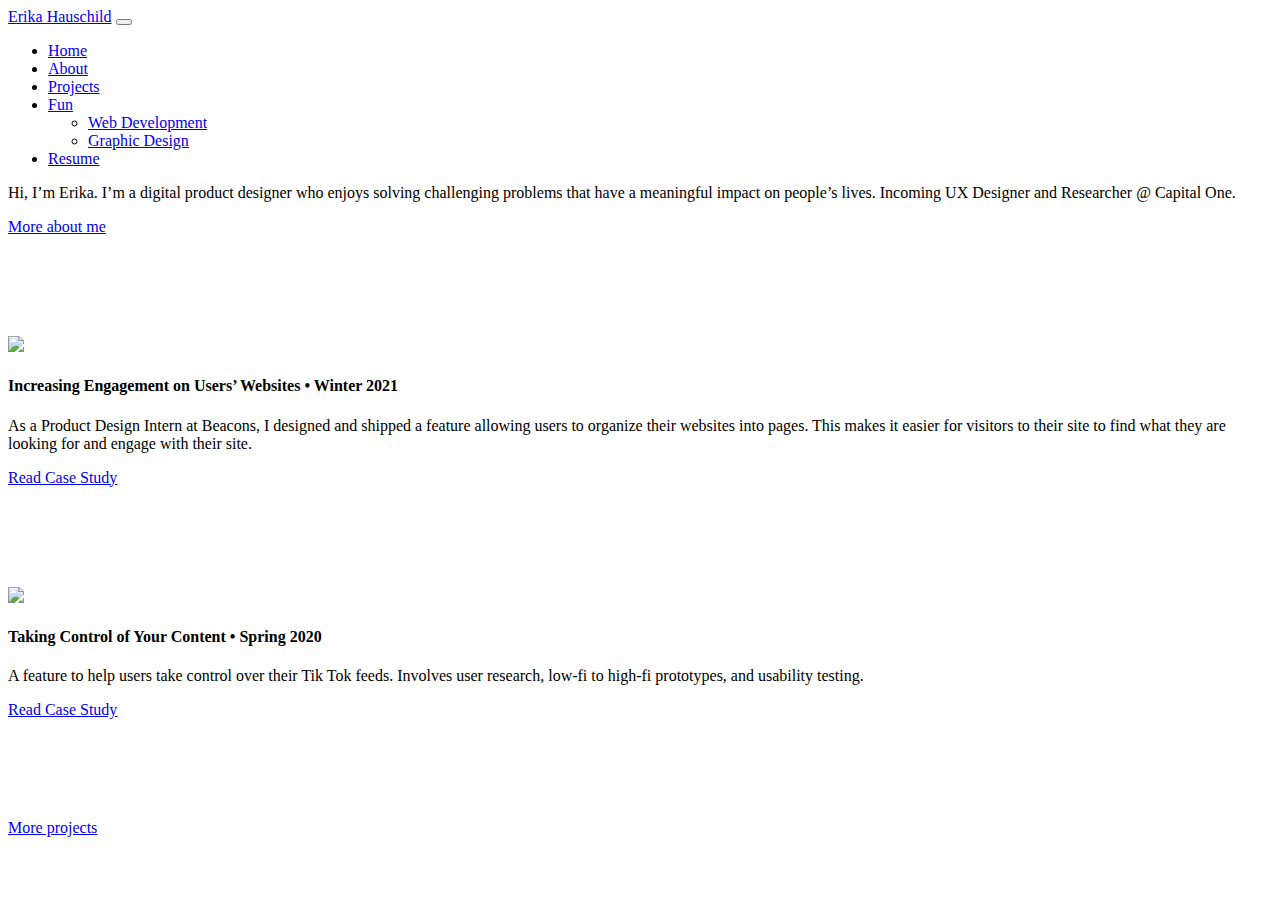
==== index.html @ c31ac8cf "Add files via upload" ====
<!DOCTYPE html>
<html lang="en">
    <head>
        <meta charset="utf-8" />
        <meta name="viewport" content="width=device-width, initial-scale=1, shrink-to-fit=no" />
        <meta name="description" content="" />
        <meta name="author" content="" />
        <title>Erika Hauschild</title>
        <!-- Favicon-->
        <link rel="icon" type="image/x-icon" href="assets/favicon.ico" />
        <!-- Core theme CSS (includes Bootstrap)-->
        <link href="css/styles.css" rel="stylesheet" />
    </head>
    <body>
        <!-- Responsive navbar-->
        <nav class="navbar navbar-expand-lg navbar-light">
            <div class="container">
                <a class="navbar-brand" href="index.html">Erika Hauschild</a>
                <button class="navbar-toggler" type="button" data-bs-toggle="collapse" data-bs-target="#navbarSupportedContent" aria-controls="navbarSupportedContent" aria-expanded="false" aria-label="Toggle navigation"><span class="navbar-toggler-icon"></span></button>
                <div class="collapse navbar-collapse" id="navbarSupportedContent">
                    <ul class="navbar-nav ms-auto mb-2 mb-lg-0">
                        <li class="nav-item"><a class="nav-link active" aria-current="page" href="index.html">Home</a></li>
                        <li class="nav-item"><a class="nav-link" href="about.html">About</a></li>
                        <li class="nav-item"><a class="nav-link" href="projects.html">Projects</a></li>
                        <li class="nav-item dropdown">
                            <a class="nav-link dropdown-toggle" id="navbarDropdown" href="#" role="button" data-bs-toggle="dropdown" aria-expanded="false">Fun</a>
                            <ul class="dropdown-menu dropdown-menu-end" aria-labelledby="navbarDropdown">
                                
                                <li><a class="dropdown-item" href="webdev.html">Web Development</a></li>
                                <li><a class="dropdown-item" href="graphicdesign.html">Graphic Design</a></li>
                            </ul>
                        </li>
                        <li class="nav-item"><a class="nav-link" href="https://drive.google.com/file/d/1UFERgFJM-Hv8iugcpMGHovuyYfP5C2wI/view?usp=sharing">Resume</a></li>
                    </ul>
                </div>
            </div>
        </nav>
        <!-- Page content-->
        <div class="container">
            <div class="text-left mt-5">
                <p class="lead">Hi, I’m Erika. I’m a digital product designer who enjoys solving challenging problems that have a meaningful impact on people’s lives. Incoming UX Designer and Researcher @ Capital One. </p>
                <a class="btn btn-light" href="about.html">More about me</a>
            </div>
            <div class="row" style="margin-top: 100px">
                <div class="col-md-6">
                  <img src="assets/beacons.png"></img>
                </div>
                <div class="col-md-6">
                  <h4>Increasing Engagement on Users’ Websites • Winter 2021 </h4>
                  <p>As a Product Design Intern at Beacons, I designed and shipped a feature allowing users to organize their websites into pages. This makes it easier for visitors to their site to find what they are looking for and engage with their site. </p>
                  <a class="btn btn-primary" href="https://www.erikahauschild.design/beacons" role="button">Read Case Study</a>
                </div>
              </div>
              <div class="row" style="margin-top: 100px">
                  <div class="col-md-12"></div>
              </div>
              <div class="row">
                <div class="col-md-6">
                  <img src="assets/tiktok.png"></img>
                </div>
                <div class="col-md-6">
                  <h4>Taking Control of Your Content • Spring 2020 </h4>
                  <p>A feature to help users take control over their Tik Tok feeds. Involves user research, low-fi to high-fi prototypes, and usability testing. </p>
                  <a class="btn btn-primary" href="https://uxfol.io/project/0475f46a/Taking-Control-Over-Your-TikTok-Feed" role="button">Read Case Study</a>
                </div>
              </div>
              <div class="row" style="margin-top: 100px">
                <div class="col-md-6">
                <a class="btn btn-warning" href="projects.html">More projects</a>
            </div>
              </div>
        </div>
        <!-- Bootstrap core JS-->
        <script src="https://cdn.jsdelivr.net/npm/bootstrap@5.1.3/dist/js/bootstrap.bundle.min.js"></script>
        <!-- Core theme JS-->
        <script src="js/scripts.js"></script>
    </body>
</html>
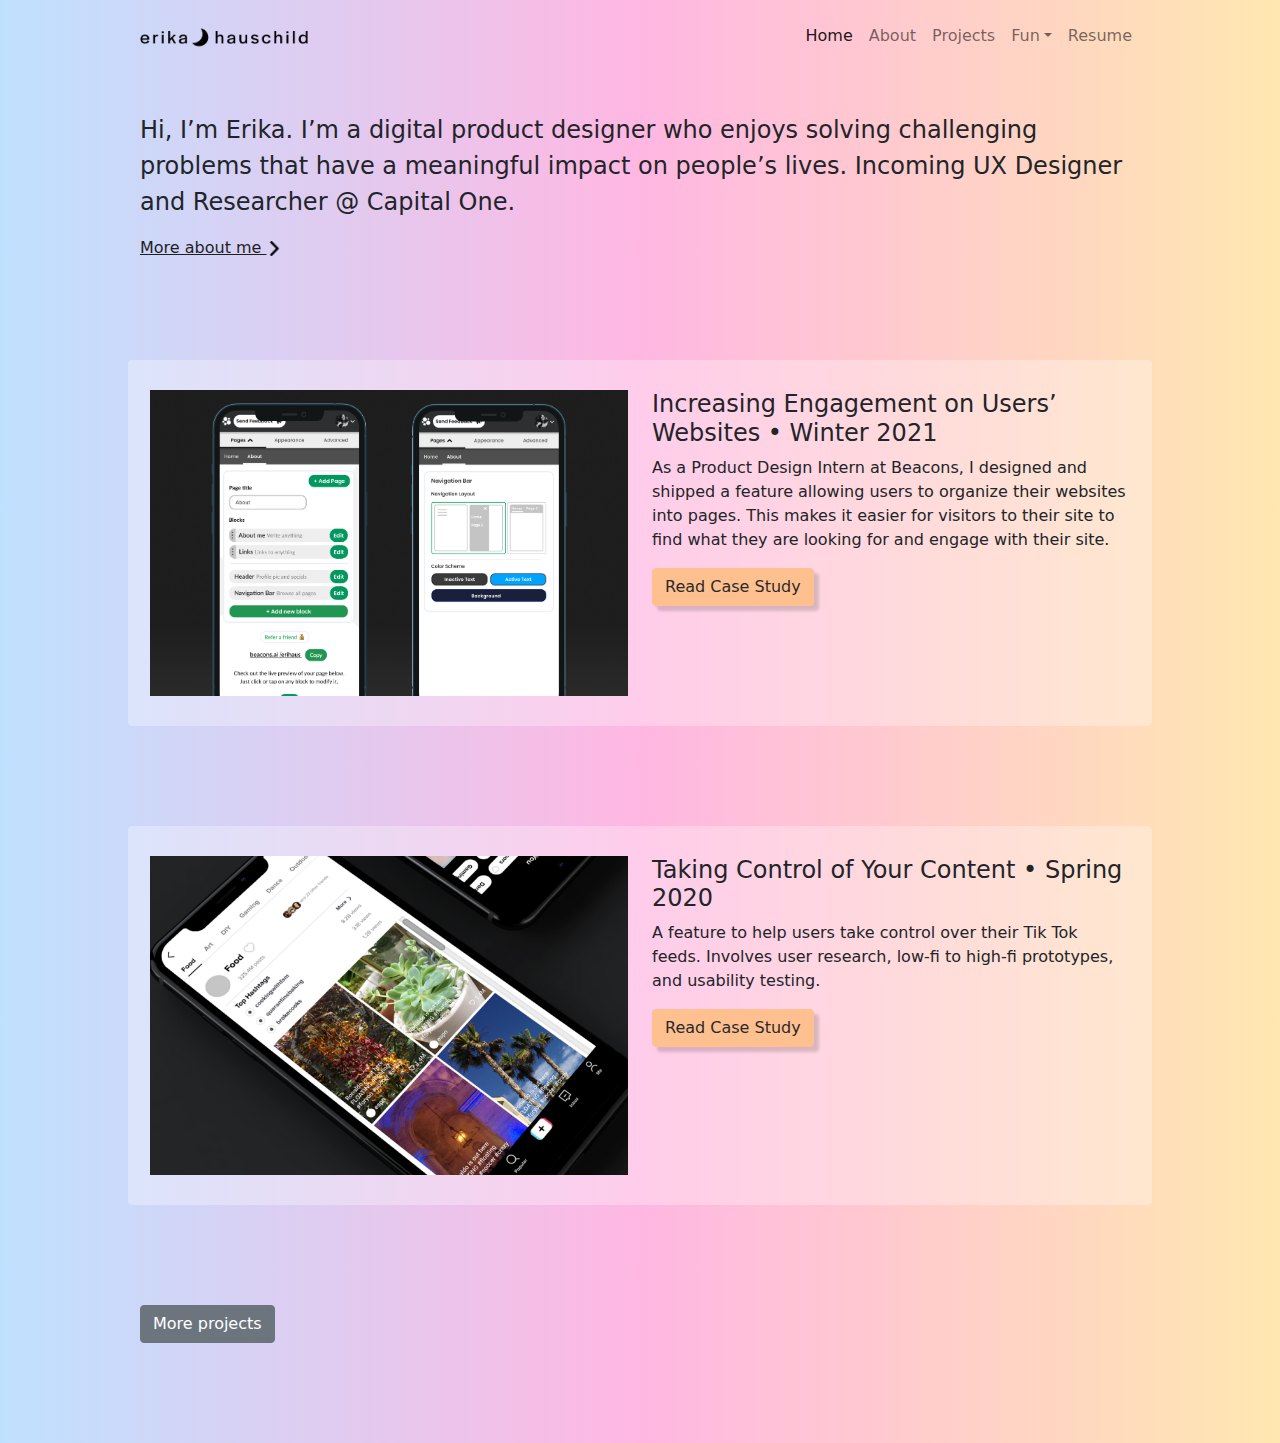
==== commit 289eb8a1: "final" ====
--- a/index.html
+++ b/index.html
@@ -15,7 +15,7 @@
         <!-- Responsive navbar-->
         <nav class="navbar navbar-expand-lg navbar-light">
             <div class="container">
-                <a class="navbar-brand" href="index.html">Erika Hauschild</a>
+              <a class="navbar-brand" href="index.html"><img style="width: 80%" src="assets/logo.png"/></a>
                 <button class="navbar-toggler" type="button" data-bs-toggle="collapse" data-bs-target="#navbarSupportedContent" aria-controls="navbarSupportedContent" aria-expanded="false" aria-label="Toggle navigation"><span class="navbar-toggler-icon"></span></button>
                 <div class="collapse navbar-collapse" id="navbarSupportedContent">
                     <ul class="navbar-nav ms-auto mb-2 mb-lg-0">
@@ -39,9 +39,9 @@
         <div class="container">
             <div class="text-left mt-5">
                 <p class="lead">Hi, I’m Erika. I’m a digital product designer who enjoys solving challenging problems that have a meaningful impact on people’s lives. Incoming UX Designer and Researcher @ Capital One. </p>
-                <a class="btn btn-light" href="about.html">More about me</a>
+                <a href="about.html">More about me <img style="width: 15px" src="assets/right-arrow.png"/></a>
             </div>
-            <div class="row" style="margin-top: 100px">
+            <div class="row project" style="margin-top: 100px">
                 <div class="col-md-6">
                   <img src="assets/beacons.png"></img>
                 </div>
@@ -54,7 +54,7 @@
               <div class="row" style="margin-top: 100px">
                   <div class="col-md-12"></div>
               </div>
-              <div class="row">
+              <div class="row project">
                 <div class="col-md-6">
                   <img src="assets/tiktok.png"></img>
                 </div>
@@ -64,9 +64,9 @@
                   <a class="btn btn-primary" href="https://uxfol.io/project/0475f46a/Taking-Control-Over-Your-TikTok-Feed" role="button">Read Case Study</a>
                 </div>
               </div>
-              <div class="row" style="margin-top: 100px">
+              <div class="row" style="margin-top: 100px; margin-bottom: 100px">
                 <div class="col-md-6">
-                <a class="btn btn-warning" href="projects.html">More projects</a>
+                <a class="btn btn-secondary" href="projects.html">More projects</a>
             </div>
               </div>
         </div>
